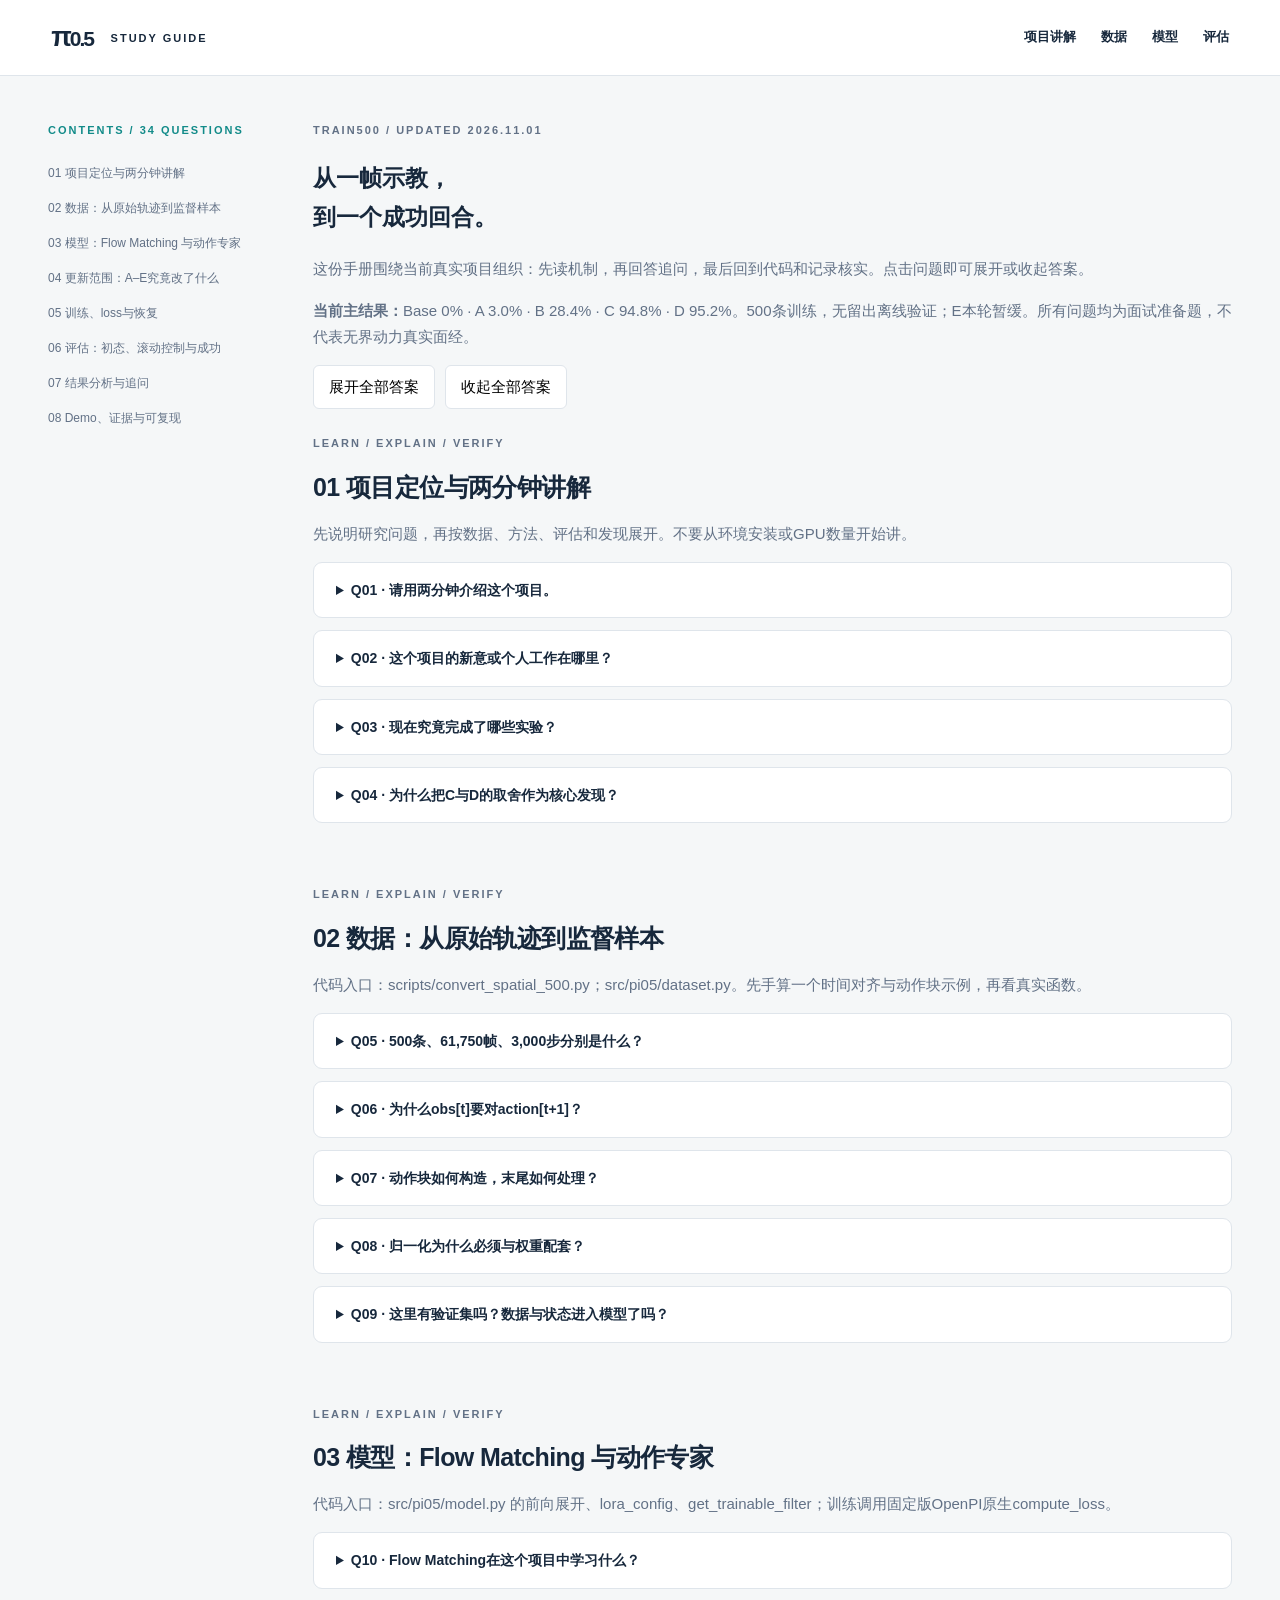
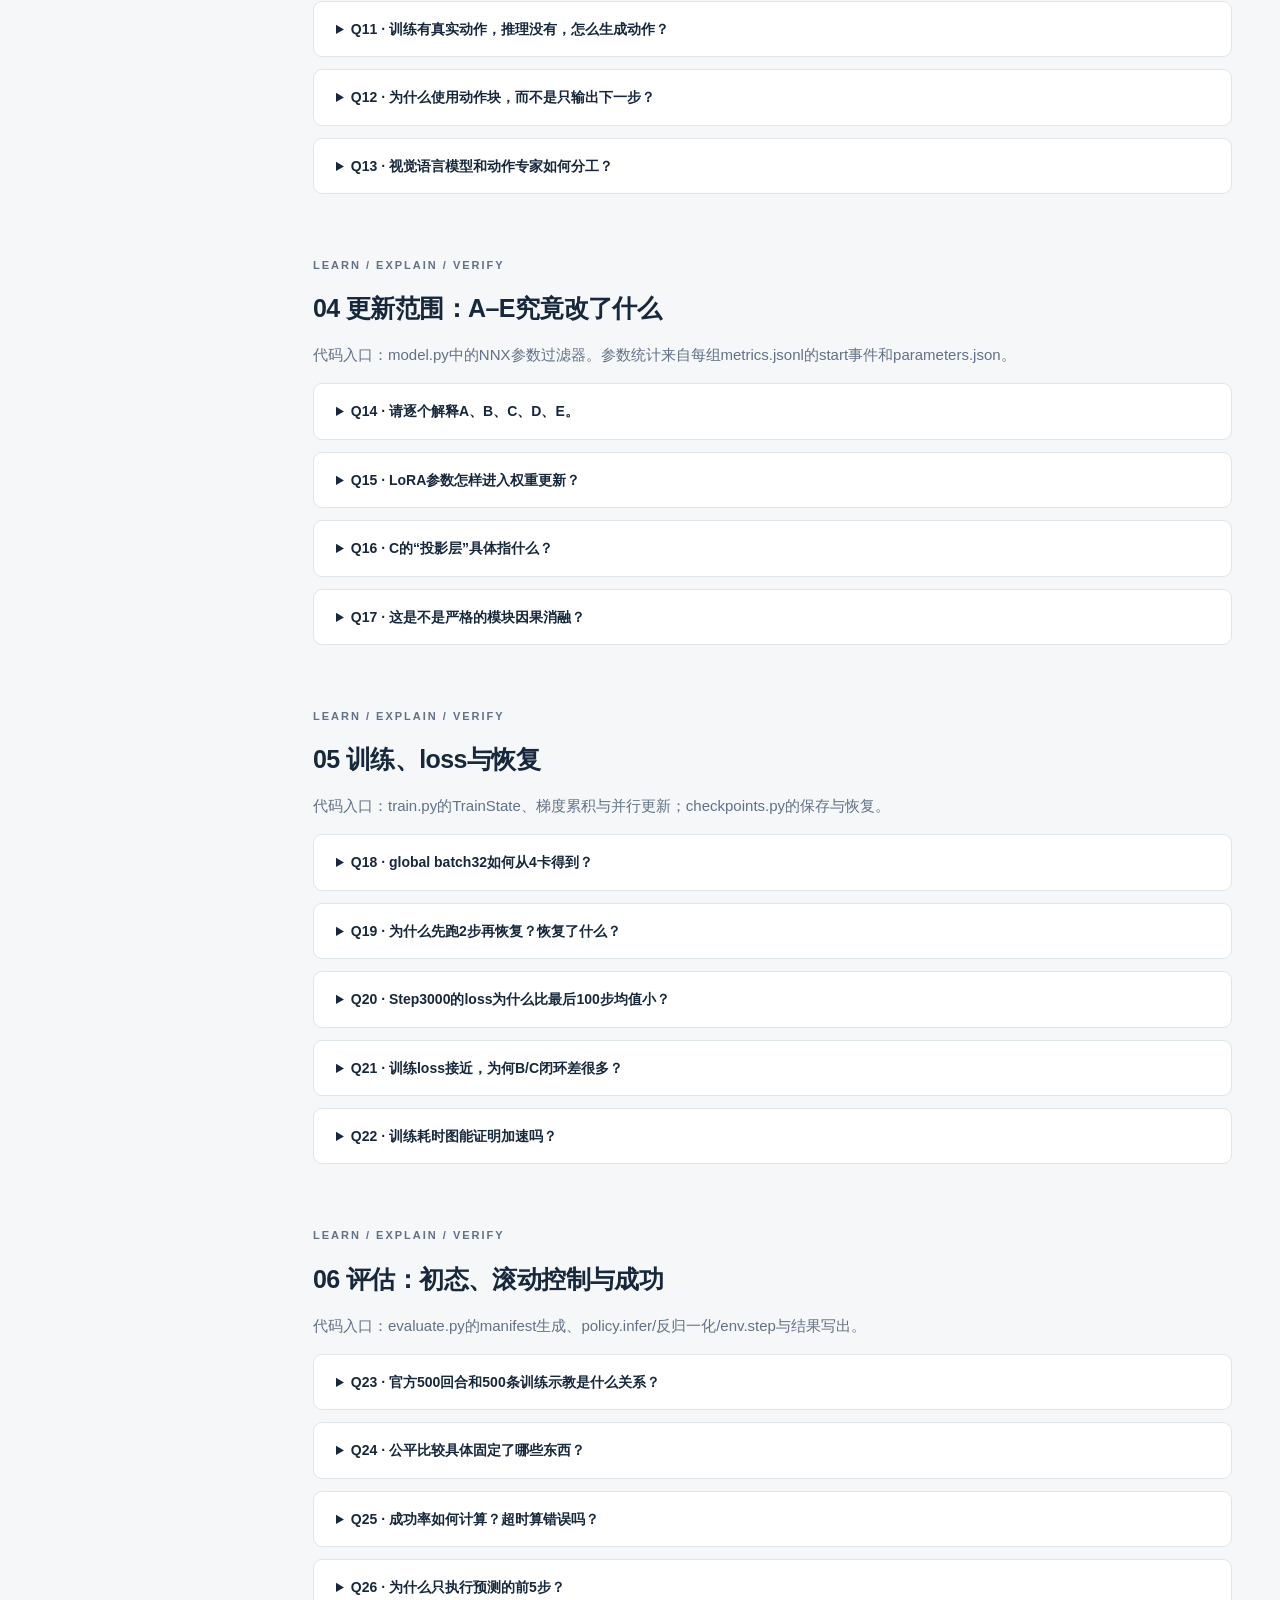
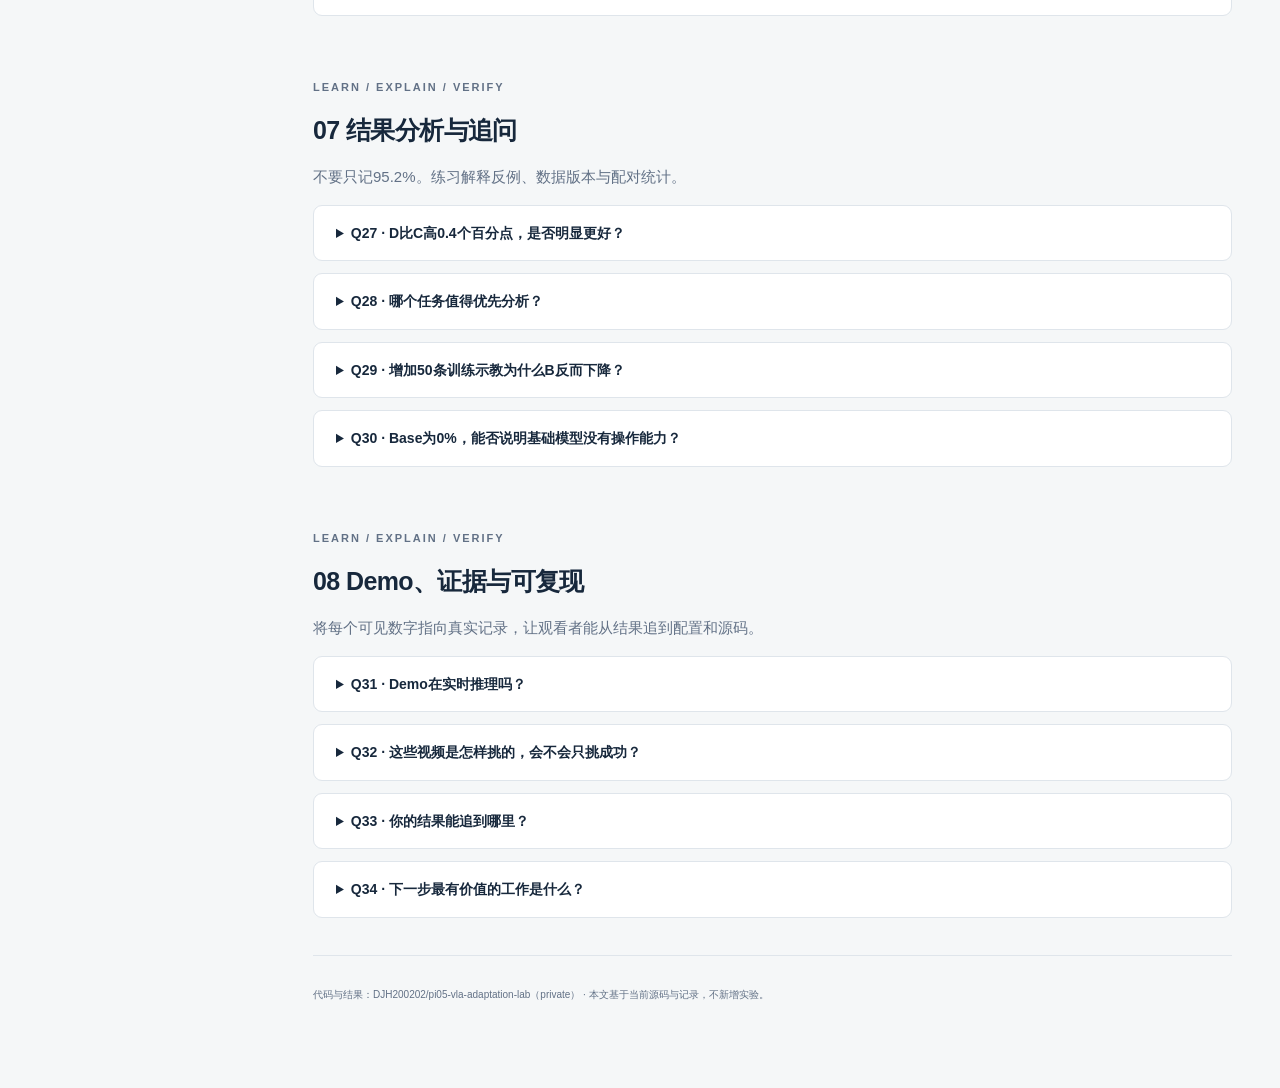
==== demo/study.html @ 4ae3f06e "Present train500 VLA adaptation with recorded curves and paired simulation demo" ====
<!doctype html><html lang="zh-CN"><head><meta charset="utf-8"><meta name="viewport" content="width=device-width,initial-scale=1"><title>π0.5 · 从示教到闭环的学习手册</title><style>:root{--ink:#17283c;--muted:#627186;--line:#dfe5eb;--teal:#128b89;--paper:#f5f7f8;--card:#fff;--blue:#366bd3}*{box-sizing:border-box}html{scroll-behavior:smooth;scroll-padding-top:88px}body{margin:0;color:var(--ink);background:var(--paper);font-family:Inter,-apple-system,BlinkMacSystemFont,"PingFang SC","Microsoft Yahei",sans-serif;font-size:15px;line-height:1.75}a{color:inherit;text-decoration:none}a:hover{color:var(--teal)}button,select,input{font:inherit}button,a.button{cursor:pointer}button:focus-visible,a:focus-visible,input:focus-visible,select:focus-visible,summary:focus-visible{outline:3px solid #4b9ce8;outline-offset:4px}.nav{height:76px;padding:0 4vw;display:flex;align-items:center;gap:32px;background:#ffffffed;border-bottom:1px solid var(--line);position:sticky;top:0;z-index:9;backdrop-filter:blur(12px)}.brand{font-size:27px;white-space:nowrap;font-weight:750;letter-spacing:-2px}.brand span{font-size:21px}.brand b{font-size:11px;letter-spacing:2px;margin-left:12px;vertical-align:middle}.nav nav{display:flex;gap:25px;margin-left:auto;font-size:13px;font-weight:600}.private{font-size:9px;letter-spacing:1px;padding:5px 9px;border:1px solid var(--line);color:var(--muted)}main{max-width:1320px;margin:auto;padding:0 48px}.hero{display:grid;grid-template-columns:1.03fr 1fr;gap:55px;align-items:center;padding:75px 0 48px}.eyebrow{color:var(--teal);letter-spacing:2px;font-size:11px;font-weight:700;margin:0 0 16px}.hero h1{font-size:clamp(34px,3.7vw,53px);letter-spacing:-2px;line-height:1.25;margin:0 0 24px}.hero h1 span{display:block;color:var(--teal)}.lead{font-size:16px;color:var(--muted);max-width:520px;line-height:1.9}.actions{display:flex;gap:12px;margin:30px 0 18px}.button{display:inline-flex;align-items:center;gap:28px;padding:12px 20px;background:var(--ink);color:white;border-radius:7px;font-size:14px;font-weight:600}.button:hover{background:var(--teal);color:white}.secondary{background:white;color:var(--ink);border:1px solid var(--line)}.meta{font-size:11px;color:var(--muted)}.hero-image{position:relative;background:#18283a;border-radius:14px;overflow:hidden;padding:32px 0 0;box-shadow:0 24px 60px #17283c14}.hero-image>img{width:100%;display:block;min-height:230px;object-fit:cover}.image-caption{display:flex;justify-content:space-between;font-size:10px;color:#b7cbd8;padding:13px 18px}.hero-insight{padding:18px 24px;background:#22384c;display:grid;grid-template-columns:1fr 1fr;align-items:center;color:white}.hero-insight>span{font-size:13px;color:#bdced8}.hero-insight strong{font-size:48px;line-height:1.1;text-align:right;grid-row:span 2}.hero-insight small{font-size:20px}.hero-insight p{font-size:11px;margin:0;color:#bdced8}.metrics{display:grid;grid-template-columns:repeat(4,1fr);border-top:1px solid var(--line);border-bottom:1px solid var(--line);padding:28px 0}.metrics>div{padding:0 22px;border-left:1px solid var(--line)}.metrics>div:first-child{border:0;padding-left:0}.metrics strong{font-size:31px;display:block;letter-spacing:-1px}.metrics span{font-size:12px;color:var(--muted)}section[id]{padding:70px 0 0}.section-head{display:flex;align-items:flex-end;gap:60px;margin-bottom:28px}.section-head>div{flex:1}.section-head>p{width:37%;font-size:13px;color:var(--muted);margin:0}h2{font-size:28px;line-height:1.4;letter-spacing:-.6px;margin:0}h3{line-height:1.5}.flow{display:grid;grid-template-columns:repeat(4,1fr);gap:14px;margin-bottom:26px}.flow article{background:white;border:1px solid var(--line);padding:22px;border-radius:10px}.flow span{color:var(--teal);font-size:12px;font-weight:bold}.flow h3{margin:10px 0;font-size:20px}.flow p{font-size:12px;color:var(--muted);margin:0;line-height:1.9}.table-wrap{overflow-x:auto;background:white;border:1px solid var(--line);border-radius:10px}table{width:100%;border-collapse:collapse;text-align:left;font-size:13px}th{font-size:11px;letter-spacing:.4px;color:var(--muted);background:#f0f3f6}td,th{padding:15px 20px;border-bottom:1px solid var(--line)}tr:last-child td{border-bottom:0}.badge{display:inline-flex;align-items:center;justify-content:center;min-width:28px;height:26px;color:white;border-radius:5px;font-weight:bold;margin-right:8px}.note{font-size:12px;color:var(--muted);line-height:1.8;margin:14px 0}.chart-card,.figure-browser{background:white;border:1px solid var(--line);border-radius:12px;padding:24px}.toolbar{display:flex;align-items:center;flex-wrap:wrap;gap:20px;font-size:12px}.toggles{display:flex;gap:8px;margin-right:auto}.toggles button{padding:5px 15px;border:1px solid var(--line);border-radius:5px;background:white;color:var(--muted)}.toggles button.active{background:var(--g);color:white;border-color:var(--g)}.canvas-wrap{height:330px;margin:20px 0 10px}canvas{display:block;width:100%;height:100%;touch-action:pan-y}.chart-readout{display:flex;gap:20px;flex-wrap:wrap;font-size:12px;min-height:26px}.chart-readout strong{font-variant-numeric:tabular-nums}.slider-row{display:flex;gap:20px;align-items:center;margin-top:20px;font-size:12px}.slider-row input{flex:1;accent-color:var(--teal)}.slider-row output{width:42px;font-variant-numeric:tabular-nums}.checkpoint-row{border-top:1px solid var(--line);padding-top:14px;margin-top:15px;font-size:11px;color:var(--muted)}.checkpoint-row button{background:#eef3f6;border:0;padding:3px 9px;border-radius:4px;margin:3px;cursor:pointer;font-size:11px}.insight-grid{display:grid;grid-template-columns:repeat(2,1fr);gap:20px;margin:24px 0}.insight-grid.three{grid-template-columns:repeat(3,1fr)}.insight-grid article{padding:24px;background:#eaf0f3;border-radius:10px}.tag{display:inline-block;font-size:10px;letter-spacing:1px;color:var(--teal);font-weight:700}.insight-grid h3{margin:10px 0;font-size:19px}.insight-grid p{color:var(--muted);font-size:13px;margin-bottom:0}.insight-grid strong{display:block;font-size:36px;letter-spacing:-1px;margin-top:10px}.figure-browser{margin:24px 0}.figure-tabs{display:flex;flex-wrap:wrap;gap:7px;margin-bottom:16px}.figure-tabs button,.play-controls button{border:1px solid var(--line);background:white;color:var(--muted);border-radius:6px;padding:8px 14px;font-size:12px;cursor:pointer}.figure-tabs button.active{background:var(--ink);color:white;border-color:var(--ink)}figure{margin:0}figure>img{display:block;width:100%;height:auto}figcaption{border-top:1px solid var(--line);padding-top:14px;display:flex;gap:20px;justify-content:space-between;font-size:11px;color:var(--muted)}figcaption a{white-space:nowrap;color:var(--teal)}details{background:white;border:1px solid var(--line);border-radius:9px;margin:12px 0;padding:16px 22px;font-size:13px}summary{font-weight:600;cursor:pointer}details p,details li{color:var(--muted)}details li{margin:8px 0}.case-header{display:flex;align-items:flex-start;justify-content:space-between;gap:25px;padding:10px 0}.case-header h3{margin:0;font-size:21px}.case-header p{font-size:12px;color:var(--muted);max-width:760px}.case-header .tag{white-space:nowrap}.play-controls{display:flex;gap:9px;align-items:center;flex-wrap:wrap;margin:12px 0 20px}.play-controls label{font-size:12px;margin-left:auto}.play-controls select,.player select{background:transparent;border:1px solid var(--line);padding:5px 8px;border-radius:5px;font-size:12px;color:var(--ink)}.players{display:grid;grid-template-columns:repeat(3,1fr);gap:16px}.player{background:white;border:1px solid var(--line);border-radius:9px;overflow:hidden}.player-head{padding:14px 16px;display:flex;justify-content:space-between;align-items:center}.player video{width:100%;display:block;background:#152435;aspect-ratio:512/304}.player-foot{padding:12px 16px;font-size:11px;color:var(--muted);display:flex;justify-content:space-between}.success{color:var(--teal);font-weight:700}.failure{color:#bd663e;font-weight:700}.learning-callout{display:flex;align-items:center;justify-content:space-between;gap:30px;padding:38px!important;background:#e5eeed;border-radius:12px;margin:65px 0 30px}.learning-callout p:last-child{color:var(--muted);font-size:13px}.learning-callout .button{white-space:nowrap}footer{display:flex;gap:24px;flex-wrap:wrap;justify-content:space-between;padding:30px 0 40px;font-size:10px;color:var(--muted);border-top:1px solid var(--line)}.study-layout{display:grid;grid-template-columns:220px 1fr;gap:45px;margin:45px auto}.study-nav{position:sticky;top:110px;align-self:start}.study-nav a{display:block;font-size:12px;padding:7px 0;color:var(--muted)}.study-content section{padding:25px 0!important}.study-content h2{font-size:25px;margin:16px 0}.study-content>p,.study-content section>p{color:var(--muted)}.study-content pre{background:#17283c;color:#dbe9ec;padding:20px;overflow:auto;border-radius:8px;font-size:12px}.study-content details{font-size:14px}.study-content summary{line-height:1.6}.study-controls{display:flex;gap:10px}.study-controls button{padding:8px 15px;border:1px solid var(--line);background:white;border-radius:6px;cursor:pointer}.study-content code{background:#e9eef2;padding:2px 4px;border-radius:3px;font-size:12px}
@media(max-width:1050px){.private{display:none}.nav{gap:15px}.nav nav{gap:15px}main{padding:0 28px}.hero{gap:30px}.hero h1{font-size:38px}.hero-insight strong{font-size:38px}.flow article{padding:16px}.hero{padding-top:45px}.section-head{gap:25px}.players{gap:10px}.player-head{padding:10px}.study-layout{grid-template-columns:170px 1fr;gap:25px}}
@media(max-width:720px){.nav{height:auto;min-height:65px;padding:10px 18px;flex-wrap:wrap;gap:7px}.nav nav{width:100%;justify-content:space-between;gap:10px;font-size:11px}.brand{font-size:24px}main{padding:0 18px}.hero{grid-template-columns:1fr;padding-top:35px;gap:28px}.hero h1{font-size:39px}.hero-image{max-width:540px}.metrics{grid-template-columns:repeat(2,1fr);gap:22px}.metrics>div:nth-child(3){border-left:0;padding-left:0}.metrics strong{font-size:26px}.section-head{display:block}.section-head>p{width:auto;margin-top:15px}.flow{grid-template-columns:repeat(2,1fr)}h2{font-size:25px}.chart-card,.figure-browser{padding:14px}.toolbar{gap:12px}.canvas-wrap{height:280px}.insight-grid,.insight-grid.three{grid-template-columns:1fr}.players{grid-template-columns:1fr}.player video{max-height:340px}.case-header{display:block}.learning-callout{display:block;padding:25px!important}.learning-callout .button{margin-top:16px}.slider-row{gap:10px}.slider-row label{font-size:10px}td,th{padding:12px;font-size:12px}.study-layout{display:block}.study-nav{position:static;display:flex;flex-wrap:wrap;gap:12px}.study-nav a{padding:0}.section-head .eyebrow{margin-bottom:10px}section[id]{padding-top:45px}}
@media(prefers-reduced-motion:reduce){html{scroll-behavior:auto}}
</style></head><body>
<header class="nav"><a class="brand" href="index.html">π<span>0.5</span> <b>STUDY GUIDE</b></a><nav><a href="#overview">项目讲解</a><a href="#data">数据</a><a href="#model">模型</a><a href="#evaluation">评估</a></nav></header>
<main><div class="study-layout"><aside class="study-nav"><p class="eyebrow">CONTENTS / 34 QUESTIONS</p><a href="#overview">01 项目定位与两分钟讲解</a><a href="#data">02 数据：从原始轨迹到监督样本</a><a href="#model">03 模型：Flow Matching 与动作专家</a><a href="#adaptation">04 更新范围：A–E究竟改了什么</a><a href="#training">05 训练、loss与恢复</a><a href="#evaluation">06 评估：初态、滚动控制与成功</a><a href="#analysis">07 结果分析与追问</a><a href="#demo">08 Demo、证据与可复现</a></aside><article class="study-content"><p class="eyebrow">TRAIN500 / UPDATED 2026.11.01</p><h1>从一帧示教，<br>到一个成功回合。</h1><p>这份手册围绕当前真实项目组织：先读机制，再回答追问，最后回到代码和记录核实。点击问题即可展开或收起答案。</p><p><b>当前主结果：</b>Base 0% · A 3.0% · B 28.4% · C 94.8% · D 95.2%。500条训练，无留出离线验证；E本轮暂缓。所有问题均为面试准备题，不代表无界动力真实面经。</p><div class="study-controls"><button id="expand">展开全部答案</button><button id="collapse">收起全部答案</button></div><section id="overview"><p class="eyebrow">LEARN / EXPLAIN / VERIFY</p><h2>01 项目定位与两分钟讲解</h2><p>先说明研究问题，再按数据、方法、评估和发现展开。不要从环境安装或GPU数量开始讲。</p><details><summary>Q01 · 请用两分钟介绍这个项目。</summary><p>我基于OpenPI做π0.5在LIBERO Spatial上的任务适配，主要研究固定数据和更新预算下，不同模块更新范围对闭环操作效果的影响。我处理了10个任务的500条示教，依据原始采集时序将观测对齐下一步动作，形成61,750帧监督样本和长度10的动作块。</p><p>我在相同基础权重、global batch32、3,000次更新下，比较动作专家LoRA、双LoRA、视觉等模块联合更新，以及动作专家原权重更新四类策略。评估使用相同的官方10任务×50初态，每次预测10步、执行5步后再观测。双LoRA为28.4%，联合更新方案C为94.8%，扩大动作专家更新范围的D为95.2%。C的可训练参数约为D的53.5%，但成绩只差2个回合。我保留了逐步loss、配对视频和动作记录，用于解释训练拟合与实际闭环表现之间的差异。</p></details><details><summary>Q02 · 这个项目的新意或个人工作在哪里？</summary><p>模型架构、基础权重和原生Flow Matching来自OpenPI，任务与环境来自LIBERO。项目的工作集中在数据协议、时序对齐、动作块读取、参数更新范围实现、恢复训练、配对评测与结果分析。</p><p>面试时展示get_trainable_filter、get_action_chunk和评估循环等具体代码，说明做了什么、为什么这样做、如何验证。不要把使用现成VLA说成提出了新模型，也不要把工具辅助实现说成未经辅助的独立研究。</p></details><details><summary>Q03 · 现在究竟完成了哪些实验？</summary><p>本轮500条训练的A–D各完成3,000步；Base与A–D各完成官方500回合评估，共2,500回合。E本轮暂缓。旧450条训练的A–E有另一套完整结果，展示时单独标记。</p><p>当前主结果是Base0%、A3.0%、B28.4%、C94.8%、D95.2%。旧heldout50的74%/92%不再作为本轮成绩。</p></details><details><summary>Q04 · 为什么把C与D的取舍作为核心发现？</summary><p>C更新466,957,072个参数，D更新872,771,344个参数；C的可训练参数约为D的53.5%。C为474/500，D为476/500。这个结果提出了“扩大更新范围是否值得”的问题。</p><p>不能说C节省46.5%显存，也不能说D稳定更好；推理结构、激活、优化器与冻结参数都影响资源，重复训练稳定性也没有由这两组分数得到证明。</p></details></section><section id="data"><p class="eyebrow">LEARN / EXPLAIN / VERIFY</p><h2>02 数据：从原始轨迹到监督样本</h2><p>代码入口：scripts/convert_spatial_500.py；src/pi05/dataset.py。先手算一个时间对齐与动作块示例，再看真实函数。</p><details><summary>Q05 · 500条、61,750帧、3,000步分别是什么？</summary><p>500是完整示教轨迹数量，10个任务各50条；61,750是时间对齐后能提供后继动作监督的有效帧数；3,000是优化器更新次数。一次更新使用global batch32个样本，累计96,000次样本访问，约1.55个有效帧总量。</p><p>样本是动作块起点，动作块之间可能重叠；96,000不是96,000条独立轨迹，也不能把3,000步写成3,000个epoch。</p></details><details><summary>Q06 · 为什么obs[t]要对action[t+1]？</summary><p>原始记录在执行action[t]之后保存observation[t]。部署时模型接收当前观测来预测接下来要执行的动作，因此需要obs[t]对应action[t+1]。直接同下标训练会把已经执行过的动作当成未来动作。</p><p>转换阶段已做这次位移并丢弃末观察；读取Parquet时同行已正确，不再+1。依据来自本数据的采集/记录顺序，不是所有机器人数据都应这样错位。</p></details><details><summary>Q07 · 动作块如何构造，末尾如何处理？</summary><p>从处理后第i行取actions[i:i+10]，只在同一episode内读取；不够10步时重复最后一个有效动作。原动作是7维增量控制，不再对相邻动作差分，模型变换把动作维度补到32。</p><p>末尾重复会影响监督分布，因此要能说明实现选择。当前不能说用了padding mask忽略尾部，因为这里真实实现是重复末动作。</p></details><details><summary>Q08 · 归一化为什么必须与权重配套？</summary><p>π0.5这里采用训练集分位数q01/q99进行归一化，并在输出时用同一组统计反变换。动作尺度和状态分布由统计决定；换错统计即使权重相同也会改变控制输出。</p><p>本轮全部500条参与统计；旧450条训练统计独立保留。Base也使用对应本轮统计，所以450/500两轮比较改变了数据和统计，不能隔离出纯数据量效应。</p></details><details><summary>Q09 · 这里有验证集吗？数据与状态进入模型了吗？</summary><p>本轮没有留出离线验证，validation_mode=none，验证清单为空。旧450/50协议有6,180帧验证，但不能移用到当前结果。</p><p>接口保留8维state，然而本项目π0.5配置discrete_state_input=false且没有连续state token，因此不能仅凭batch字典存在state就说模型使用了数值本体状态条件。双相机与语言是本配置的关键条件输入。</p></details></section><section id="model"><p class="eyebrow">LEARN / EXPLAIN / VERIFY</p><h2>03 模型：Flow Matching 与动作专家</h2><p>代码入口：src/pi05/model.py 的前向展开、lora_config、get_trainable_filter；训练调用固定版OpenPI原生compute_loss。</p><details><summary>Q10 · Flow Matching在这个项目中学习什么？</summary><p>学习给定图像、语言、时间t和带噪动作块时的速度场。代码构造x_t=tε+(1−t)a，目标速度u_t=ε−a；模型预测vθ，计算预测与目标的平方误差。</p><p>本代码的t=1对应噪声端，t=0对应动作端。时间来自缩放后的Beta(1.5,1)。应按实际代码说明符号方向，不把其他论文中相反的t定义直接套进来。</p></details><details><summary>Q11 · 训练有真实动作，推理没有，怎么生成动作？</summary><p>训练用真实动作构造插值状态与目标速度；推理从噪声动作块开始，结合当前视觉语言条件预测速度，多次积分接近动作端，再反归一化为环境控制值。</p><p>本轮denoise_steps=10。它表示生成一个动作块的求解迭代数，不代表只执行10个环境步，也不同于动作块长度或执行长度。</p></details><details><summary>Q12 · 为什么使用动作块，而不是只输出下一步？</summary><p>动作块同时建模短时序内动作关系，减少每个控制步都完整调用策略的成本。当前预测10步、仅执行前5步，以较新观测进行反馈。</p><p>一次执行更长可能减少调用次数，也可能积累更多开环误差；当前没有执行长度消融，不能声称5步是最优，只能说明这是固定的比较协议。</p></details><details><summary>Q13 · 视觉语言模型和动作专家如何分工？</summary><p>视觉语言前缀提供任务与场景条件，动作专家处理带噪动作与时间条件并输出动作速度预测。它们通过模型中的注意力结构进行条件交互。</p><p>面试中需沿embed_prefix、embed_suffix、attention mask和action_out_proj实际追踪张量；不要把动作专家误说成训练后接上的独立分类器。若讨论π0与π0.5论文差异，需要区分论文的整体预训练方案与本项目实际启用的输入配置。</p></details></section><section id="adaptation"><p class="eyebrow">LEARN / EXPLAIN / VERIFY</p><h2>04 更新范围：A–E究竟改了什么</h2><p>代码入口：model.py中的NNX参数过滤器。参数统计来自每组metrics.jsonl的start事件和parameters.json。</p><details><summary>Q14 · 请逐个解释A、B、C、D、E。</summary><p>A：仅动作专家LoRA；B：语言模块与动作专家双LoRA；C：双LoRA加视觉编码器和外部投影等模块更新；D：语言模块LoRA加视觉、外部投影和动作专家原权重更新；E：不添加LoRA，整模型参数更新。</p><p>当前完成的是A–D。E只在旧450训练实验里有结果。Default即C，不是全参数微调。</p></details><details><summary>Q15 · LoRA参数怎样进入权重更新？</summary><p>常见写法是W_eff=W+(α/r)BA，原W冻结，训练低秩矩阵A/B。本项目语言模块Attention与FFN的rank/alpha均16，动作专家均32；实际参数名需要覆盖Attention和MLP的LoRA项。</p><p>低秩更新不等于整个模型计算都低秩化，也不自动意味着同等比例推理加速。是否合并、图像前向和激活成本都需要单独说明。</p></details><details><summary>Q16 · C的“投影层”具体指什么？</summary><p>过滤器把PaliGemma之外的模型参数划入PROJECTION_FILTER，其中包括动作输入/输出、时间相关外部模块等，不能笼统称为只有视觉投影层。视觉编码器由PaliGemma/img路径单独筛选。</p><p>C可训练参数为双LoRA49,987,584＋视觉414,803,696＋投影等2,165,792，共466,957,072。</p></details><details><summary>Q17 · 这是不是严格的模块因果消融？</summary><p>固定了训练数据、逐步采样索引、更新预算和闭环协议，适合比较实际配方。但是可训练参数保留FP32、冻结参数转BF16，更新范围变动同时改变部分参数精度；D还改变动作专家的参数化。</p><p>因此可说“在本设置下扩大更新范围对应更好的闭环表现”，不能把66.4个百分点全部解释为视觉编码器单一因素的因果贡献。</p></details></section><section id="training"><p class="eyebrow">LEARN / EXPLAIN / VERIFY</p><h2>05 训练、loss与恢复</h2><p>代码入口：train.py的TrainState、梯度累积与并行更新；checkpoints.py的保存与恢复。</p><details><summary>Q18 · global batch32如何从4卡得到？</summary><p>逻辑microbatch为2，共16个microbatch组成一次更新。4卡同时处理4个microbatch，每卡累计4份，最后合并梯度，所以global batch=2×4×4=32。</p><p>配置里的accum_steps=16已经描述总逻辑microbatch数量，不能再乘4变128。学习率调度按优化器更新计数推进。</p></details><details><summary>Q19 · 为什么先跑2步再恢复？恢复了什么？</summary><p>用于验证完整checkpoint保存和恢复路径，之后追加2,998次更新，总预算仍3,000。需要恢复权重、Adam状态、更新计数、随机状态、采样游标和配置，而不只是载入模型参数。</p><p>如果采样游标或调度计数丢失，会重用不同样本或重新warmup，实验预算表面相同但轨迹不同。</p></details><details><summary>Q20 · Step3000的loss为什么比最后100步均值小？</summary><p>Step3000只是该次随机训练批次的loss，最后100步平均包含其他批次。不同样本、噪声和时间t导致波动，因此最后一点不等于收敛后的全数据误差。</p><p>例如C最终点0.022152，但末100步均值0.031552。展示时保留原始曲线、明确EMAα=0.05，并分别标注这两个统计量，不把其中之一冒充验证loss。</p></details><details><summary>Q21 · 训练loss接近，为何B/C闭环差很多？</summary><p>loss是训练数据上的聚合速度预测误差，闭环要求在模型自己造成的状态下连续执行并满足任务条件。关键动作阶段的偏差、误差累积和诱导状态偏移都可能造成不同结果。</p><p>这是一组可能机制，不能从均值直接确定原因。当前可以用配对录像与动作trace检查具体差异；如果没有逐帧标注，就先报告行为现象而不杜撰原因。</p></details><details><summary>Q22 · 训练耗时图能证明加速吗？</summary><p>不能直接证明。现有日志提供update_seconds与数据读取时间，图中中位数排除了includes_compile标记的第1、3步。A–D的运行时间和共享资源环境不同，不能作为受控硬件基准。</p><p>可用它描述这轮实际观测与工程规模；若要宣称加速，需要统一硬件、预热、工作负载和测量范围。</p></details></section><section id="evaluation"><p class="eyebrow">LEARN / EXPLAIN / VERIFY</p><h2>06 评估：初态、滚动控制与成功</h2><p>代码入口：evaluate.py的manifest生成、policy.infer/反归一化/env.step与结果写出。</p><details><summary>Q23 · 官方500回合和500条训练示教是什么关系？</summary><p>训练单位是500条示教轨迹，评估单位是官方Spatial任务的10×50初态，各自有独立的记录格式。评估从环境初态出发由策略自主闭环控制，而不播放示教动作。</p><p>官方初态并不自动意味着未见任务或严格独立隐藏测试集；应准确说“同任务官方初态闭环评估”，不扩大结论。</p></details><details><summary>Q24 · 公平比较具体固定了哪些东西？</summary><p>相同任务列表、每任务50初态、manifest、seed、逐回合动作噪声规则、渲染与缩放、settle10、最大220控制步、预测10/执行5、denoise10。每组使用与训练配套的全500统计。</p><p>还验证了每组500条唯一(task_id,initial_state_id)、每任务50条、退出码0、errors0，逐回合汇总与summary一致。固定协议减少了比较干扰，但没有消除范围/精度差异。</p></details><details><summary>Q25 · 成功率如何计算？超时算错误吗？</summary><p>环境任务成功条件满足记为success；到220步还未成功记为timeout，是正常任务失败。运行异常则单独记error，不能与正常失败混为一谈。</p><p>本轮五组errors都为0。D为476次成功除以500，得到95.2%；Base的500次均超时，0%不代表程序崩溃。</p></details><details><summary>Q26 · 为什么只执行预测的前5步？</summary><p>执行之后环境状态可能偏离预测时的假设，重新观察能提供反馈。剩余未执行动作块丢弃，用新观测重新推理。</p><p>trace记录完整预测、实际执行、对应预测调用和块内offset，可检查实际执行是否来自预测前缀。该机制是滚动控制，不是执行完10步再询问模型。</p></details></section><section id="analysis"><p class="eyebrow">LEARN / EXPLAIN / VERIFY</p><h2>07 结果分析与追问</h2><p>不要只记95.2%。练习解释反例、数据版本与配对统计。</p><details><summary>Q27 · D比C高0.4个百分点，是否明显更好？</summary><p>D比C多2个成功回合；两者共同成功460，C独有成功14，D独有成功16。整体差距小，而且各自有反例。</p><p>当前合理结论是两种方案在该协议下总体接近，D略高；不能宣称稳定显著优势。C使用更少可训练参数，是值得关注的选择。</p></details><details><summary>Q28 · 哪个任务值得优先分析？</summary><p>任务5：pick up the black bowl on the ramekin and place it on the plate。C为36/50，D为43/50；C总26次失败有14次在该任务，D总24次失败有7次在该任务。</p><p>可以优先查看任务5内的配对成功/失败视频与trace，再形成可验证的失败分类；不能把它误写成抽屉任务，任务号必须按固定LIBERO顺序读取。</p></details><details><summary>Q29 · 增加50条训练示教为什么B反而下降？</summary><p>旧450条配方B35.8%，新500条配方B28.4%；数据及归一化同时变化，且训练更新预算固定。不能据此断言更多数据伤害性能，也不能声称新方案在所有设置都更好。</p><p>解释时应报告观察到的变化和混杂因素；若未来要隔离机制，需要预先设计对照，而不是这次为了展示再盲目跑实验。</p></details><details><summary>Q30 · Base为0%，能否说明基础模型没有操作能力？</summary><p>不能推广。这里是特定任务、图像输入、控制动作空间、归一化和短预算评估下的结果。基础模型对具体环境的适配不足是可能解释，但0%只支持本协议下未成功。</p><p>不能用别的官方适配权重的高分替换Base，也不能把上游预训练覆盖与当前任务关系简单概括成“完全没见过”。</p></details></section><section id="demo"><p class="eyebrow">LEARN / EXPLAIN / VERIFY</p><h2>08 Demo、证据与可复现</h2><p>将每个可见数字指向真实记录，让观看者能从结果追到配置和源码。</p><details><summary>Q31 · Demo在实时推理吗？</summary><p>展示页是已有策略闭环执行录像的交互回放；不调用GPU，也不在线生成动作。它支持同初态比较、模型切换、同时播放及图表查看。</p><p>真正的仿真推理仍使用evaluate.py，在准备好项目环境、数据统计和完整checkpoint后执行。仓库没上传大权重，不能声称clone后无需资产即可实时推理。</p></details><details><summary>Q32 · 这些视频是怎样挑的，会不会只挑成功？</summary><p>四类条件分别为B失败C/D成功、C成功D失败、任务5内D成功C失败、C/D均失败；按(task,init)排序取第一个匹配回合。包含正例与反例，但仍是条件筛选的展示样本。</p><p>整体成功率来自所有500回合，不能根据精选片段估计。media-manifest保留原路径、大小与SHA256，避免误混历史视频。</p></details><details><summary>Q33 · 你的结果能追到哪里？</summary><p>训练：results/train500/train/&lt;组&gt;/metrics.jsonl、config.json、parameters.json；评估：eval/&lt;组&gt;/summary.json、episodes-*.jsonl、eval_manifest.json；数据：results/dataset；业务源码：src/pi05。</p><p>新仓库是实验后的展示归档，训练原代码提交和导出哈希在provenance.json，不能把新建仓库提交伪称成运行时提交。</p></details><details><summary>Q34 · 下一步最有价值的工作是什么？</summary><p>先人工标注高价值配对失败，结合实际执行动作检查偏差出现的阶段；若需要继续实验，再围绕一个明确问题设计对照，比如范围与精度分离。</p><p>当前不需要为了补图重跑训练，因为每步loss、学习率、梯度与评估记录已经存在。未经额外授权不追加GPU实验，也不把计划写成已完成。</p></details></section><footer>代码与结果：DJH200202/pi05-vla-adaptation-lab（private） · 本文基于当前源码与记录，不新增实验。</footer></article></div></main><script>document.getElementById('expand').onclick=()=>document.querySelectorAll('details').forEach(x=>x.open=true);document.getElementById('collapse').onclick=()=>document.querySelectorAll('details').forEach(x=>x.open=false);</script></body></html>
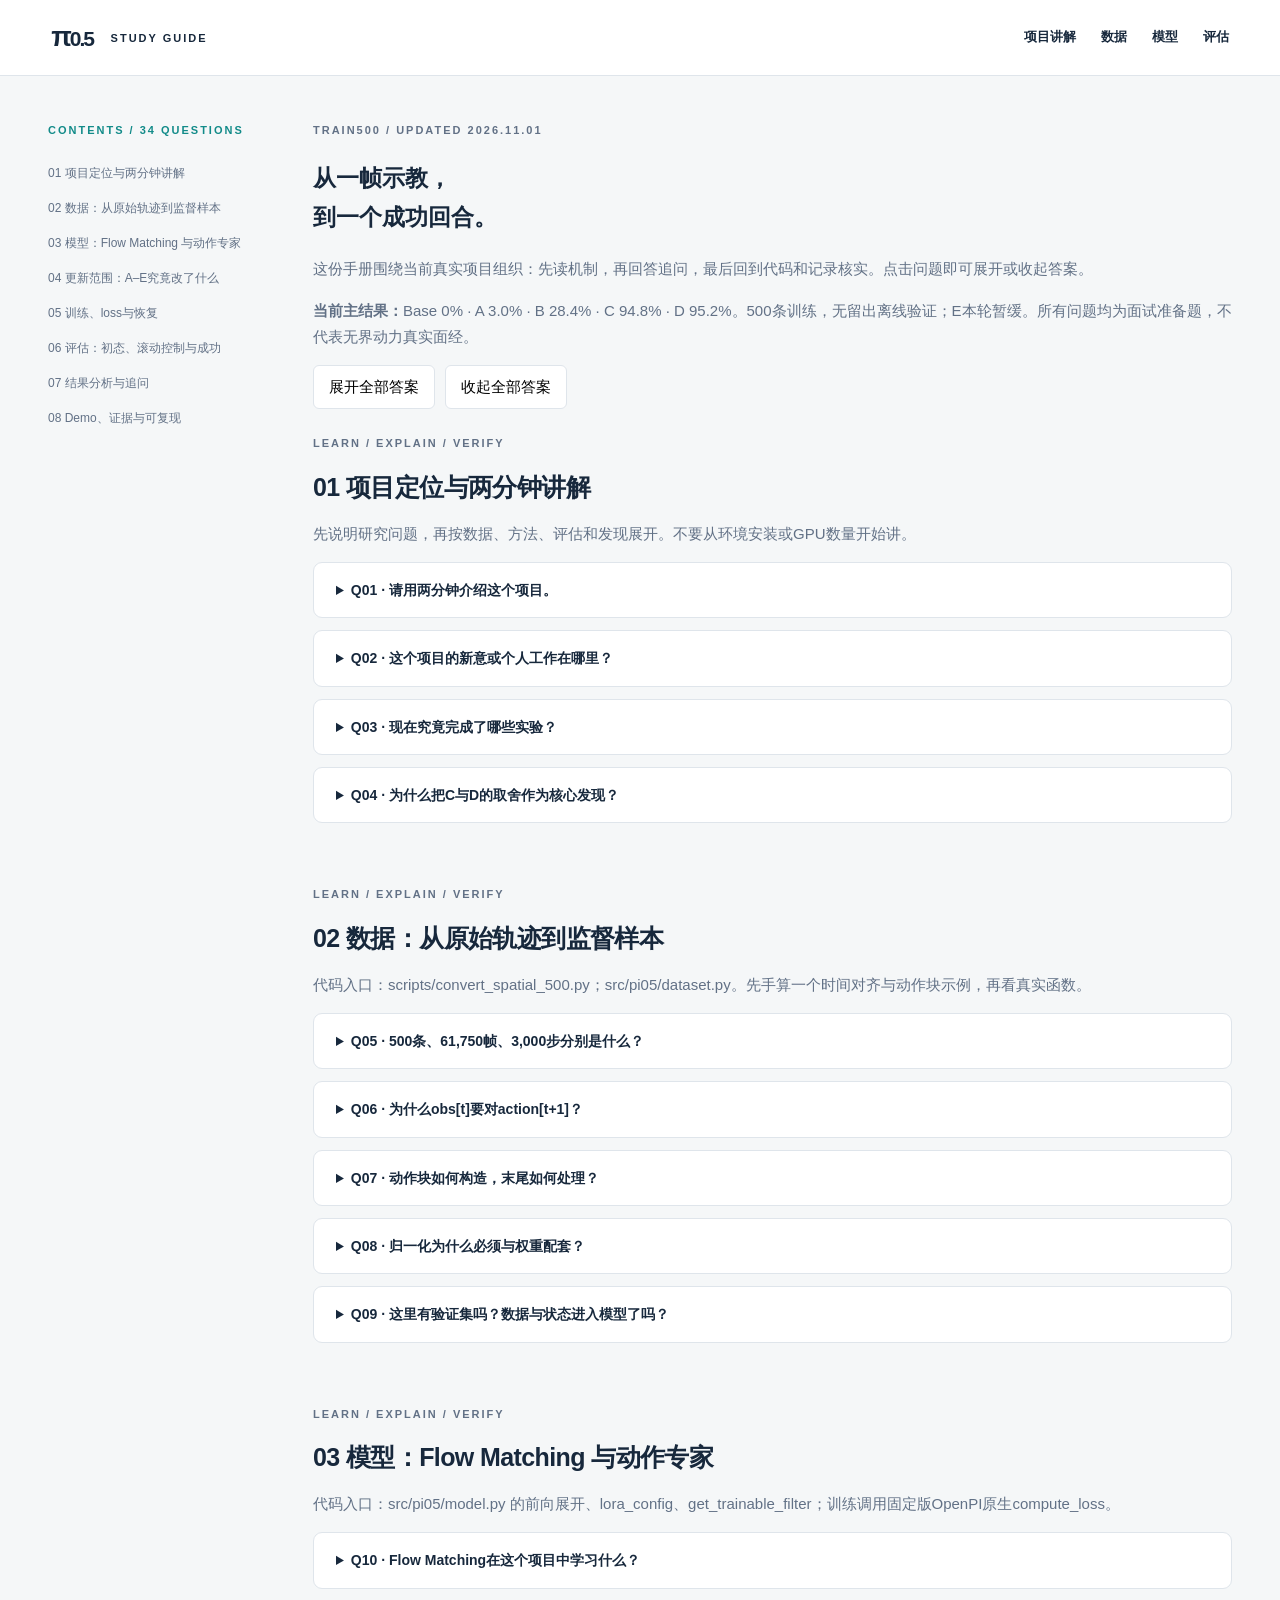
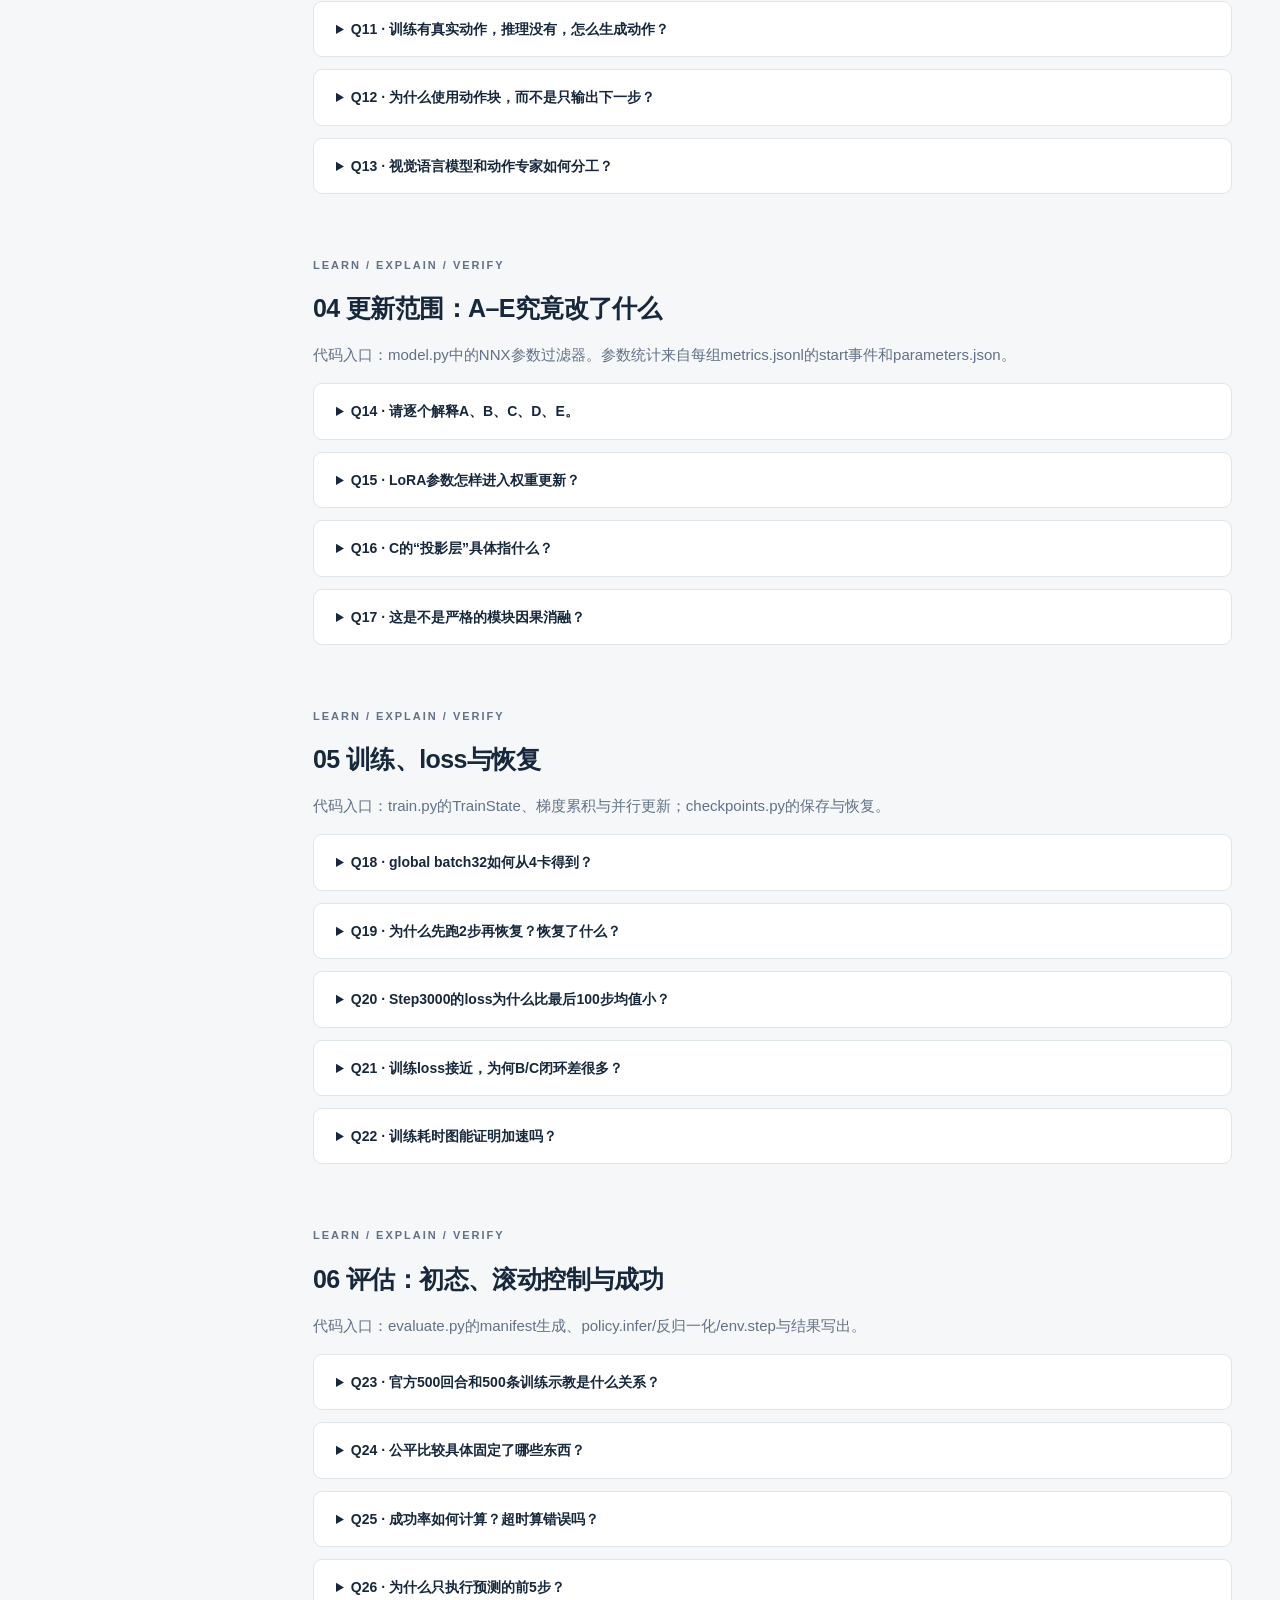
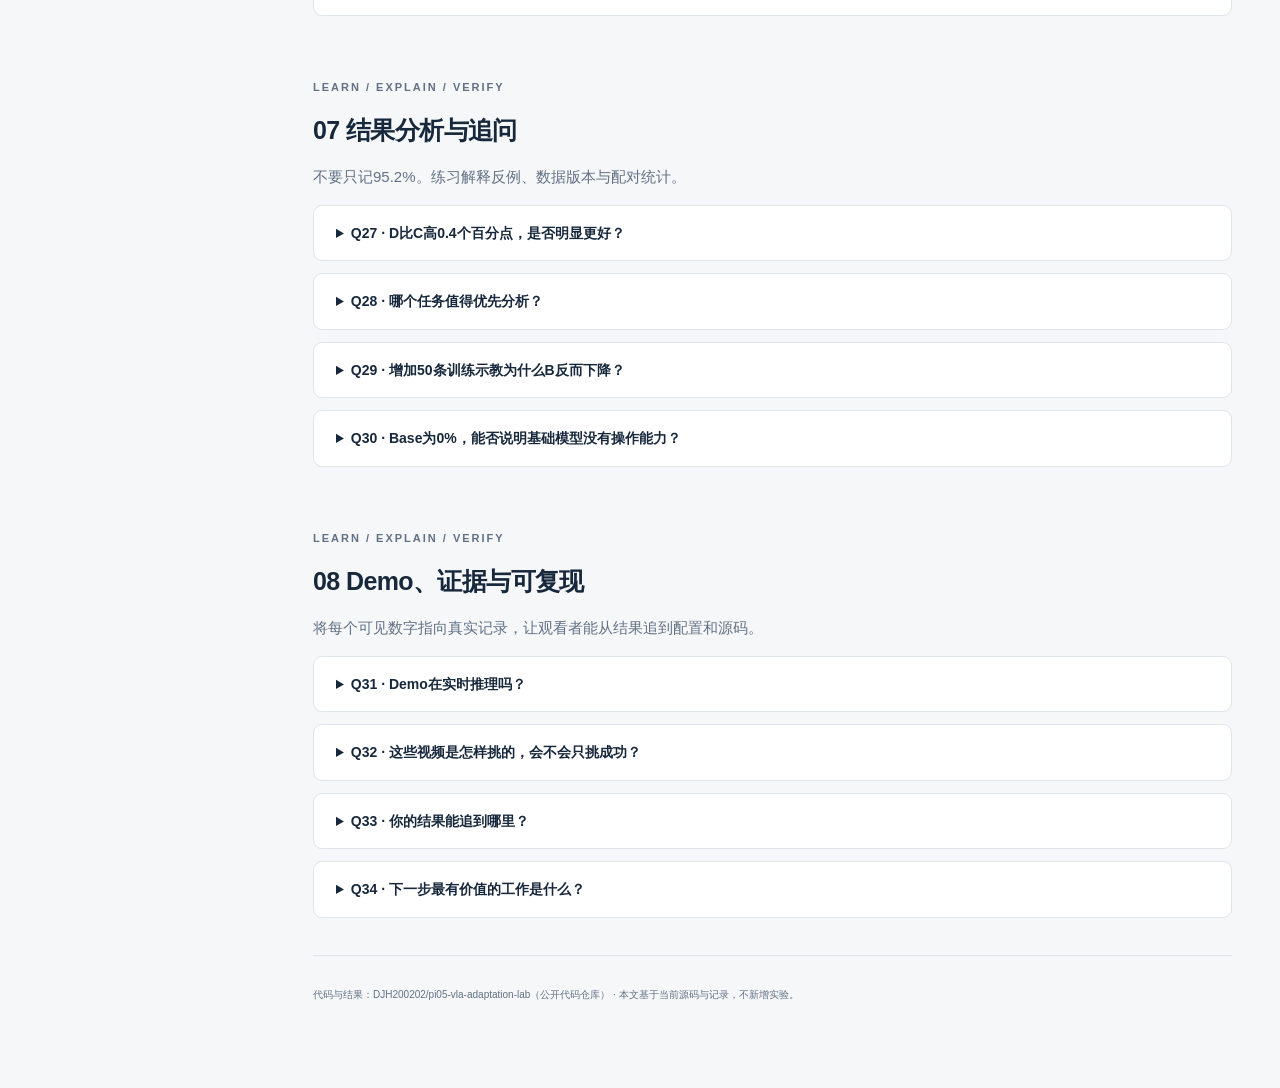
==== commit 0734dfd1: "Prepare public project access and unified demo entry" ====
--- a/demo/study.html
+++ b/demo/study.html
@@ -4,4 +4,4 @@
 @media(prefers-reduced-motion:reduce){html{scroll-behavior:auto}}
 </style></head><body>
 <header class="nav"><a class="brand" href="index.html">π<span>0.5</span> <b>STUDY GUIDE</b></a><nav><a href="#overview">项目讲解</a><a href="#data">数据</a><a href="#model">模型</a><a href="#evaluation">评估</a></nav></header>
-<main><div class="study-layout"><aside class="study-nav"><p class="eyebrow">CONTENTS / 34 QUESTIONS</p><a href="#overview">01 项目定位与两分钟讲解</a><a href="#data">02 数据：从原始轨迹到监督样本</a><a href="#model">03 模型：Flow Matching 与动作专家</a><a href="#adaptation">04 更新范围：A–E究竟改了什么</a><a href="#training">05 训练、loss与恢复</a><a href="#evaluation">06 评估：初态、滚动控制与成功</a><a href="#analysis">07 结果分析与追问</a><a href="#demo">08 Demo、证据与可复现</a></aside><article class="study-content"><p class="eyebrow">TRAIN500 / UPDATED 2026.11.01</p><h1>从一帧示教，<br>到一个成功回合。</h1><p>这份手册围绕当前真实项目组织：先读机制，再回答追问，最后回到代码和记录核实。点击问题即可展开或收起答案。</p><p><b>当前主结果：</b>Base 0% · A 3.0% · B 28.4% · C 94.8% · D 95.2%。500条训练，无留出离线验证；E本轮暂缓。所有问题均为面试准备题，不代表无界动力真实面经。</p><div class="study-controls"><button id="expand">展开全部答案</button><button id="collapse">收起全部答案</button></div><section id="overview"><p class="eyebrow">LEARN / EXPLAIN / VERIFY</p><h2>01 项目定位与两分钟讲解</h2><p>先说明研究问题，再按数据、方法、评估和发现展开。不要从环境安装或GPU数量开始讲。</p><details><summary>Q01 · 请用两分钟介绍这个项目。</summary><p>我基于OpenPI做π0.5在LIBERO Spatial上的任务适配，主要研究固定数据和更新预算下，不同模块更新范围对闭环操作效果的影响。我处理了10个任务的500条示教，依据原始采集时序将观测对齐下一步动作，形成61,750帧监督样本和长度10的动作块。</p><p>我在相同基础权重、global batch32、3,000次更新下，比较动作专家LoRA、双LoRA、视觉等模块联合更新，以及动作专家原权重更新四类策略。评估使用相同的官方10任务×50初态，每次预测10步、执行5步后再观测。双LoRA为28.4%，联合更新方案C为94.8%，扩大动作专家更新范围的D为95.2%。C的可训练参数约为D的53.5%，但成绩只差2个回合。我保留了逐步loss、配对视频和动作记录，用于解释训练拟合与实际闭环表现之间的差异。</p></details><details><summary>Q02 · 这个项目的新意或个人工作在哪里？</summary><p>模型架构、基础权重和原生Flow Matching来自OpenPI，任务与环境来自LIBERO。项目的工作集中在数据协议、时序对齐、动作块读取、参数更新范围实现、恢复训练、配对评测与结果分析。</p><p>面试时展示get_trainable_filter、get_action_chunk和评估循环等具体代码，说明做了什么、为什么这样做、如何验证。不要把使用现成VLA说成提出了新模型，也不要把工具辅助实现说成未经辅助的独立研究。</p></details><details><summary>Q03 · 现在究竟完成了哪些实验？</summary><p>本轮500条训练的A–D各完成3,000步；Base与A–D各完成官方500回合评估，共2,500回合。E本轮暂缓。旧450条训练的A–E有另一套完整结果，展示时单独标记。</p><p>当前主结果是Base0%、A3.0%、B28.4%、C94.8%、D95.2%。旧heldout50的74%/92%不再作为本轮成绩。</p></details><details><summary>Q04 · 为什么把C与D的取舍作为核心发现？</summary><p>C更新466,957,072个参数，D更新872,771,344个参数；C的可训练参数约为D的53.5%。C为474/500，D为476/500。这个结果提出了“扩大更新范围是否值得”的问题。</p><p>不能说C节省46.5%显存，也不能说D稳定更好；推理结构、激活、优化器与冻结参数都影响资源，重复训练稳定性也没有由这两组分数得到证明。</p></details></section><section id="data"><p class="eyebrow">LEARN / EXPLAIN / VERIFY</p><h2>02 数据：从原始轨迹到监督样本</h2><p>代码入口：scripts/convert_spatial_500.py；src/pi05/dataset.py。先手算一个时间对齐与动作块示例，再看真实函数。</p><details><summary>Q05 · 500条、61,750帧、3,000步分别是什么？</summary><p>500是完整示教轨迹数量，10个任务各50条；61,750是时间对齐后能提供后继动作监督的有效帧数；3,000是优化器更新次数。一次更新使用global batch32个样本，累计96,000次样本访问，约1.55个有效帧总量。</p><p>样本是动作块起点，动作块之间可能重叠；96,000不是96,000条独立轨迹，也不能把3,000步写成3,000个epoch。</p></details><details><summary>Q06 · 为什么obs[t]要对action[t+1]？</summary><p>原始记录在执行action[t]之后保存observation[t]。部署时模型接收当前观测来预测接下来要执行的动作，因此需要obs[t]对应action[t+1]。直接同下标训练会把已经执行过的动作当成未来动作。</p><p>转换阶段已做这次位移并丢弃末观察；读取Parquet时同行已正确，不再+1。依据来自本数据的采集/记录顺序，不是所有机器人数据都应这样错位。</p></details><details><summary>Q07 · 动作块如何构造，末尾如何处理？</summary><p>从处理后第i行取actions[i:i+10]，只在同一episode内读取；不够10步时重复最后一个有效动作。原动作是7维增量控制，不再对相邻动作差分，模型变换把动作维度补到32。</p><p>末尾重复会影响监督分布，因此要能说明实现选择。当前不能说用了padding mask忽略尾部，因为这里真实实现是重复末动作。</p></details><details><summary>Q08 · 归一化为什么必须与权重配套？</summary><p>π0.5这里采用训练集分位数q01/q99进行归一化，并在输出时用同一组统计反变换。动作尺度和状态分布由统计决定；换错统计即使权重相同也会改变控制输出。</p><p>本轮全部500条参与统计；旧450条训练统计独立保留。Base也使用对应本轮统计，所以450/500两轮比较改变了数据和统计，不能隔离出纯数据量效应。</p></details><details><summary>Q09 · 这里有验证集吗？数据与状态进入模型了吗？</summary><p>本轮没有留出离线验证，validation_mode=none，验证清单为空。旧450/50协议有6,180帧验证，但不能移用到当前结果。</p><p>接口保留8维state，然而本项目π0.5配置discrete_state_input=false且没有连续state token，因此不能仅凭batch字典存在state就说模型使用了数值本体状态条件。双相机与语言是本配置的关键条件输入。</p></details></section><section id="model"><p class="eyebrow">LEARN / EXPLAIN / VERIFY</p><h2>03 模型：Flow Matching 与动作专家</h2><p>代码入口：src/pi05/model.py 的前向展开、lora_config、get_trainable_filter；训练调用固定版OpenPI原生compute_loss。</p><details><summary>Q10 · Flow Matching在这个项目中学习什么？</summary><p>学习给定图像、语言、时间t和带噪动作块时的速度场。代码构造x_t=tε+(1−t)a，目标速度u_t=ε−a；模型预测vθ，计算预测与目标的平方误差。</p><p>本代码的t=1对应噪声端，t=0对应动作端。时间来自缩放后的Beta(1.5,1)。应按实际代码说明符号方向，不把其他论文中相反的t定义直接套进来。</p></details><details><summary>Q11 · 训练有真实动作，推理没有，怎么生成动作？</summary><p>训练用真实动作构造插值状态与目标速度；推理从噪声动作块开始，结合当前视觉语言条件预测速度，多次积分接近动作端，再反归一化为环境控制值。</p><p>本轮denoise_steps=10。它表示生成一个动作块的求解迭代数，不代表只执行10个环境步，也不同于动作块长度或执行长度。</p></details><details><summary>Q12 · 为什么使用动作块，而不是只输出下一步？</summary><p>动作块同时建模短时序内动作关系，减少每个控制步都完整调用策略的成本。当前预测10步、仅执行前5步，以较新观测进行反馈。</p><p>一次执行更长可能减少调用次数，也可能积累更多开环误差；当前没有执行长度消融，不能声称5步是最优，只能说明这是固定的比较协议。</p></details><details><summary>Q13 · 视觉语言模型和动作专家如何分工？</summary><p>视觉语言前缀提供任务与场景条件，动作专家处理带噪动作与时间条件并输出动作速度预测。它们通过模型中的注意力结构进行条件交互。</p><p>面试中需沿embed_prefix、embed_suffix、attention mask和action_out_proj实际追踪张量；不要把动作专家误说成训练后接上的独立分类器。若讨论π0与π0.5论文差异，需要区分论文的整体预训练方案与本项目实际启用的输入配置。</p></details></section><section id="adaptation"><p class="eyebrow">LEARN / EXPLAIN / VERIFY</p><h2>04 更新范围：A–E究竟改了什么</h2><p>代码入口：model.py中的NNX参数过滤器。参数统计来自每组metrics.jsonl的start事件和parameters.json。</p><details><summary>Q14 · 请逐个解释A、B、C、D、E。</summary><p>A：仅动作专家LoRA；B：语言模块与动作专家双LoRA；C：双LoRA加视觉编码器和外部投影等模块更新；D：语言模块LoRA加视觉、外部投影和动作专家原权重更新；E：不添加LoRA，整模型参数更新。</p><p>当前完成的是A–D。E只在旧450训练实验里有结果。Default即C，不是全参数微调。</p></details><details><summary>Q15 · LoRA参数怎样进入权重更新？</summary><p>常见写法是W_eff=W+(α/r)BA，原W冻结，训练低秩矩阵A/B。本项目语言模块Attention与FFN的rank/alpha均16，动作专家均32；实际参数名需要覆盖Attention和MLP的LoRA项。</p><p>低秩更新不等于整个模型计算都低秩化，也不自动意味着同等比例推理加速。是否合并、图像前向和激活成本都需要单独说明。</p></details><details><summary>Q16 · C的“投影层”具体指什么？</summary><p>过滤器把PaliGemma之外的模型参数划入PROJECTION_FILTER，其中包括动作输入/输出、时间相关外部模块等，不能笼统称为只有视觉投影层。视觉编码器由PaliGemma/img路径单独筛选。</p><p>C可训练参数为双LoRA49,987,584＋视觉414,803,696＋投影等2,165,792，共466,957,072。</p></details><details><summary>Q17 · 这是不是严格的模块因果消融？</summary><p>固定了训练数据、逐步采样索引、更新预算和闭环协议，适合比较实际配方。但是可训练参数保留FP32、冻结参数转BF16，更新范围变动同时改变部分参数精度；D还改变动作专家的参数化。</p><p>因此可说“在本设置下扩大更新范围对应更好的闭环表现”，不能把66.4个百分点全部解释为视觉编码器单一因素的因果贡献。</p></details></section><section id="training"><p class="eyebrow">LEARN / EXPLAIN / VERIFY</p><h2>05 训练、loss与恢复</h2><p>代码入口：train.py的TrainState、梯度累积与并行更新；checkpoints.py的保存与恢复。</p><details><summary>Q18 · global batch32如何从4卡得到？</summary><p>逻辑microbatch为2，共16个microbatch组成一次更新。4卡同时处理4个microbatch，每卡累计4份，最后合并梯度，所以global batch=2×4×4=32。</p><p>配置里的accum_steps=16已经描述总逻辑microbatch数量，不能再乘4变128。学习率调度按优化器更新计数推进。</p></details><details><summary>Q19 · 为什么先跑2步再恢复？恢复了什么？</summary><p>用于验证完整checkpoint保存和恢复路径，之后追加2,998次更新，总预算仍3,000。需要恢复权重、Adam状态、更新计数、随机状态、采样游标和配置，而不只是载入模型参数。</p><p>如果采样游标或调度计数丢失，会重用不同样本或重新warmup，实验预算表面相同但轨迹不同。</p></details><details><summary>Q20 · Step3000的loss为什么比最后100步均值小？</summary><p>Step3000只是该次随机训练批次的loss，最后100步平均包含其他批次。不同样本、噪声和时间t导致波动，因此最后一点不等于收敛后的全数据误差。</p><p>例如C最终点0.022152，但末100步均值0.031552。展示时保留原始曲线、明确EMAα=0.05，并分别标注这两个统计量，不把其中之一冒充验证loss。</p></details><details><summary>Q21 · 训练loss接近，为何B/C闭环差很多？</summary><p>loss是训练数据上的聚合速度预测误差，闭环要求在模型自己造成的状态下连续执行并满足任务条件。关键动作阶段的偏差、误差累积和诱导状态偏移都可能造成不同结果。</p><p>这是一组可能机制，不能从均值直接确定原因。当前可以用配对录像与动作trace检查具体差异；如果没有逐帧标注，就先报告行为现象而不杜撰原因。</p></details><details><summary>Q22 · 训练耗时图能证明加速吗？</summary><p>不能直接证明。现有日志提供update_seconds与数据读取时间，图中中位数排除了includes_compile标记的第1、3步。A–D的运行时间和共享资源环境不同，不能作为受控硬件基准。</p><p>可用它描述这轮实际观测与工程规模；若要宣称加速，需要统一硬件、预热、工作负载和测量范围。</p></details></section><section id="evaluation"><p class="eyebrow">LEARN / EXPLAIN / VERIFY</p><h2>06 评估：初态、滚动控制与成功</h2><p>代码入口：evaluate.py的manifest生成、policy.infer/反归一化/env.step与结果写出。</p><details><summary>Q23 · 官方500回合和500条训练示教是什么关系？</summary><p>训练单位是500条示教轨迹，评估单位是官方Spatial任务的10×50初态，各自有独立的记录格式。评估从环境初态出发由策略自主闭环控制，而不播放示教动作。</p><p>官方初态并不自动意味着未见任务或严格独立隐藏测试集；应准确说“同任务官方初态闭环评估”，不扩大结论。</p></details><details><summary>Q24 · 公平比较具体固定了哪些东西？</summary><p>相同任务列表、每任务50初态、manifest、seed、逐回合动作噪声规则、渲染与缩放、settle10、最大220控制步、预测10/执行5、denoise10。每组使用与训练配套的全500统计。</p><p>还验证了每组500条唯一(task_id,initial_state_id)、每任务50条、退出码0、errors0，逐回合汇总与summary一致。固定协议减少了比较干扰，但没有消除范围/精度差异。</p></details><details><summary>Q25 · 成功率如何计算？超时算错误吗？</summary><p>环境任务成功条件满足记为success；到220步还未成功记为timeout，是正常任务失败。运行异常则单独记error，不能与正常失败混为一谈。</p><p>本轮五组errors都为0。D为476次成功除以500，得到95.2%；Base的500次均超时，0%不代表程序崩溃。</p></details><details><summary>Q26 · 为什么只执行预测的前5步？</summary><p>执行之后环境状态可能偏离预测时的假设，重新观察能提供反馈。剩余未执行动作块丢弃，用新观测重新推理。</p><p>trace记录完整预测、实际执行、对应预测调用和块内offset，可检查实际执行是否来自预测前缀。该机制是滚动控制，不是执行完10步再询问模型。</p></details></section><section id="analysis"><p class="eyebrow">LEARN / EXPLAIN / VERIFY</p><h2>07 结果分析与追问</h2><p>不要只记95.2%。练习解释反例、数据版本与配对统计。</p><details><summary>Q27 · D比C高0.4个百分点，是否明显更好？</summary><p>D比C多2个成功回合；两者共同成功460，C独有成功14，D独有成功16。整体差距小，而且各自有反例。</p><p>当前合理结论是两种方案在该协议下总体接近，D略高；不能宣称稳定显著优势。C使用更少可训练参数，是值得关注的选择。</p></details><details><summary>Q28 · 哪个任务值得优先分析？</summary><p>任务5：pick up the black bowl on the ramekin and place it on the plate。C为36/50，D为43/50；C总26次失败有14次在该任务，D总24次失败有7次在该任务。</p><p>可以优先查看任务5内的配对成功/失败视频与trace，再形成可验证的失败分类；不能把它误写成抽屉任务，任务号必须按固定LIBERO顺序读取。</p></details><details><summary>Q29 · 增加50条训练示教为什么B反而下降？</summary><p>旧450条配方B35.8%，新500条配方B28.4%；数据及归一化同时变化，且训练更新预算固定。不能据此断言更多数据伤害性能，也不能声称新方案在所有设置都更好。</p><p>解释时应报告观察到的变化和混杂因素；若未来要隔离机制，需要预先设计对照，而不是这次为了展示再盲目跑实验。</p></details><details><summary>Q30 · Base为0%，能否说明基础模型没有操作能力？</summary><p>不能推广。这里是特定任务、图像输入、控制动作空间、归一化和短预算评估下的结果。基础模型对具体环境的适配不足是可能解释，但0%只支持本协议下未成功。</p><p>不能用别的官方适配权重的高分替换Base，也不能把上游预训练覆盖与当前任务关系简单概括成“完全没见过”。</p></details></section><section id="demo"><p class="eyebrow">LEARN / EXPLAIN / VERIFY</p><h2>08 Demo、证据与可复现</h2><p>将每个可见数字指向真实记录，让观看者能从结果追到配置和源码。</p><details><summary>Q31 · Demo在实时推理吗？</summary><p>展示页是已有策略闭环执行录像的交互回放；不调用GPU，也不在线生成动作。它支持同初态比较、模型切换、同时播放及图表查看。</p><p>真正的仿真推理仍使用evaluate.py，在准备好项目环境、数据统计和完整checkpoint后执行。仓库没上传大权重，不能声称clone后无需资产即可实时推理。</p></details><details><summary>Q32 · 这些视频是怎样挑的，会不会只挑成功？</summary><p>四类条件分别为B失败C/D成功、C成功D失败、任务5内D成功C失败、C/D均失败；按(task,init)排序取第一个匹配回合。包含正例与反例，但仍是条件筛选的展示样本。</p><p>整体成功率来自所有500回合，不能根据精选片段估计。media-manifest保留原路径、大小与SHA256，避免误混历史视频。</p></details><details><summary>Q33 · 你的结果能追到哪里？</summary><p>训练：results/train500/train/&lt;组&gt;/metrics.jsonl、config.json、parameters.json；评估：eval/&lt;组&gt;/summary.json、episodes-*.jsonl、eval_manifest.json；数据：results/dataset；业务源码：src/pi05。</p><p>新仓库是实验后的展示归档，训练原代码提交和导出哈希在provenance.json，不能把新建仓库提交伪称成运行时提交。</p></details><details><summary>Q34 · 下一步最有价值的工作是什么？</summary><p>先人工标注高价值配对失败，结合实际执行动作检查偏差出现的阶段；若需要继续实验，再围绕一个明确问题设计对照，比如范围与精度分离。</p><p>当前不需要为了补图重跑训练，因为每步loss、学习率、梯度与评估记录已经存在。未经额外授权不追加GPU实验，也不把计划写成已完成。</p></details></section><footer>代码与结果：DJH200202/pi05-vla-adaptation-lab（private） · 本文基于当前源码与记录，不新增实验。</footer></article></div></main><script>document.getElementById('expand').onclick=()=>document.querySelectorAll('details').forEach(x=>x.open=true);document.getElementById('collapse').onclick=()=>document.querySelectorAll('details').forEach(x=>x.open=false);</script></body></html>+<main><div class="study-layout"><aside class="study-nav"><p class="eyebrow">CONTENTS / 34 QUESTIONS</p><a href="#overview">01 项目定位与两分钟讲解</a><a href="#data">02 数据：从原始轨迹到监督样本</a><a href="#model">03 模型：Flow Matching 与动作专家</a><a href="#adaptation">04 更新范围：A–E究竟改了什么</a><a href="#training">05 训练、loss与恢复</a><a href="#evaluation">06 评估：初态、滚动控制与成功</a><a href="#analysis">07 结果分析与追问</a><a href="#demo">08 Demo、证据与可复现</a></aside><article class="study-content"><p class="eyebrow">TRAIN500 / UPDATED 2026.11.01</p><h1>从一帧示教，<br>到一个成功回合。</h1><p>这份手册围绕当前真实项目组织：先读机制，再回答追问，最后回到代码和记录核实。点击问题即可展开或收起答案。</p><p><b>当前主结果：</b>Base 0% · A 3.0% · B 28.4% · C 94.8% · D 95.2%。500条训练，无留出离线验证；E本轮暂缓。所有问题均为面试准备题，不代表无界动力真实面经。</p><div class="study-controls"><button id="expand">展开全部答案</button><button id="collapse">收起全部答案</button></div><section id="overview"><p class="eyebrow">LEARN / EXPLAIN / VERIFY</p><h2>01 项目定位与两分钟讲解</h2><p>先说明研究问题，再按数据、方法、评估和发现展开。不要从环境安装或GPU数量开始讲。</p><details><summary>Q01 · 请用两分钟介绍这个项目。</summary><p>我基于OpenPI做π0.5在LIBERO Spatial上的任务适配，主要研究固定数据和更新预算下，不同模块更新范围对闭环操作效果的影响。我处理了10个任务的500条示教，依据原始采集时序将观测对齐下一步动作，形成61,750帧监督样本和长度10的动作块。</p><p>我在相同基础权重、global batch32、3,000次更新下，比较动作专家LoRA、双LoRA、视觉等模块联合更新，以及动作专家原权重更新四类策略。评估使用相同的官方10任务×50初态，每次预测10步、执行5步后再观测。双LoRA为28.4%，联合更新方案C为94.8%，扩大动作专家更新范围的D为95.2%。C的可训练参数约为D的53.5%，但成绩只差2个回合。我保留了逐步loss、配对视频和动作记录，用于解释训练拟合与实际闭环表现之间的差异。</p></details><details><summary>Q02 · 这个项目的新意或个人工作在哪里？</summary><p>模型架构、基础权重和原生Flow Matching来自OpenPI，任务与环境来自LIBERO。项目的工作集中在数据协议、时序对齐、动作块读取、参数更新范围实现、恢复训练、配对评测与结果分析。</p><p>面试时展示get_trainable_filter、get_action_chunk和评估循环等具体代码，说明做了什么、为什么这样做、如何验证。不要把使用现成VLA说成提出了新模型，也不要把工具辅助实现说成未经辅助的独立研究。</p></details><details><summary>Q03 · 现在究竟完成了哪些实验？</summary><p>本轮500条训练的A–D各完成3,000步；Base与A–D各完成官方500回合评估，共2,500回合。E本轮暂缓。旧450条训练的A–E有另一套完整结果，展示时单独标记。</p><p>当前主结果是Base0%、A3.0%、B28.4%、C94.8%、D95.2%。旧heldout50的74%/92%不再作为本轮成绩。</p></details><details><summary>Q04 · 为什么把C与D的取舍作为核心发现？</summary><p>C更新466,957,072个参数，D更新872,771,344个参数；C的可训练参数约为D的53.5%。C为474/500，D为476/500。这个结果提出了“扩大更新范围是否值得”的问题。</p><p>不能说C节省46.5%显存，也不能说D稳定更好；推理结构、激活、优化器与冻结参数都影响资源，重复训练稳定性也没有由这两组分数得到证明。</p></details></section><section id="data"><p class="eyebrow">LEARN / EXPLAIN / VERIFY</p><h2>02 数据：从原始轨迹到监督样本</h2><p>代码入口：scripts/convert_spatial_500.py；src/pi05/dataset.py。先手算一个时间对齐与动作块示例，再看真实函数。</p><details><summary>Q05 · 500条、61,750帧、3,000步分别是什么？</summary><p>500是完整示教轨迹数量，10个任务各50条；61,750是时间对齐后能提供后继动作监督的有效帧数；3,000是优化器更新次数。一次更新使用global batch32个样本，累计96,000次样本访问，约1.55个有效帧总量。</p><p>样本是动作块起点，动作块之间可能重叠；96,000不是96,000条独立轨迹，也不能把3,000步写成3,000个epoch。</p></details><details><summary>Q06 · 为什么obs[t]要对action[t+1]？</summary><p>原始记录在执行action[t]之后保存observation[t]。部署时模型接收当前观测来预测接下来要执行的动作，因此需要obs[t]对应action[t+1]。直接同下标训练会把已经执行过的动作当成未来动作。</p><p>转换阶段已做这次位移并丢弃末观察；读取Parquet时同行已正确，不再+1。依据来自本数据的采集/记录顺序，不是所有机器人数据都应这样错位。</p></details><details><summary>Q07 · 动作块如何构造，末尾如何处理？</summary><p>从处理后第i行取actions[i:i+10]，只在同一episode内读取；不够10步时重复最后一个有效动作。原动作是7维增量控制，不再对相邻动作差分，模型变换把动作维度补到32。</p><p>末尾重复会影响监督分布，因此要能说明实现选择。当前不能说用了padding mask忽略尾部，因为这里真实实现是重复末动作。</p></details><details><summary>Q08 · 归一化为什么必须与权重配套？</summary><p>π0.5这里采用训练集分位数q01/q99进行归一化，并在输出时用同一组统计反变换。动作尺度和状态分布由统计决定；换错统计即使权重相同也会改变控制输出。</p><p>本轮全部500条参与统计；旧450条训练统计独立保留。Base也使用对应本轮统计，所以450/500两轮比较改变了数据和统计，不能隔离出纯数据量效应。</p></details><details><summary>Q09 · 这里有验证集吗？数据与状态进入模型了吗？</summary><p>本轮没有留出离线验证，validation_mode=none，验证清单为空。旧450/50协议有6,180帧验证，但不能移用到当前结果。</p><p>接口保留8维state，然而本项目π0.5配置discrete_state_input=false且没有连续state token，因此不能仅凭batch字典存在state就说模型使用了数值本体状态条件。双相机与语言是本配置的关键条件输入。</p></details></section><section id="model"><p class="eyebrow">LEARN / EXPLAIN / VERIFY</p><h2>03 模型：Flow Matching 与动作专家</h2><p>代码入口：src/pi05/model.py 的前向展开、lora_config、get_trainable_filter；训练调用固定版OpenPI原生compute_loss。</p><details><summary>Q10 · Flow Matching在这个项目中学习什么？</summary><p>学习给定图像、语言、时间t和带噪动作块时的速度场。代码构造x_t=tε+(1−t)a，目标速度u_t=ε−a；模型预测vθ，计算预测与目标的平方误差。</p><p>本代码的t=1对应噪声端，t=0对应动作端。时间来自缩放后的Beta(1.5,1)。应按实际代码说明符号方向，不把其他论文中相反的t定义直接套进来。</p></details><details><summary>Q11 · 训练有真实动作，推理没有，怎么生成动作？</summary><p>训练用真实动作构造插值状态与目标速度；推理从噪声动作块开始，结合当前视觉语言条件预测速度，多次积分接近动作端，再反归一化为环境控制值。</p><p>本轮denoise_steps=10。它表示生成一个动作块的求解迭代数，不代表只执行10个环境步，也不同于动作块长度或执行长度。</p></details><details><summary>Q12 · 为什么使用动作块，而不是只输出下一步？</summary><p>动作块同时建模短时序内动作关系，减少每个控制步都完整调用策略的成本。当前预测10步、仅执行前5步，以较新观测进行反馈。</p><p>一次执行更长可能减少调用次数，也可能积累更多开环误差；当前没有执行长度消融，不能声称5步是最优，只能说明这是固定的比较协议。</p></details><details><summary>Q13 · 视觉语言模型和动作专家如何分工？</summary><p>视觉语言前缀提供任务与场景条件，动作专家处理带噪动作与时间条件并输出动作速度预测。它们通过模型中的注意力结构进行条件交互。</p><p>面试中需沿embed_prefix、embed_suffix、attention mask和action_out_proj实际追踪张量；不要把动作专家误说成训练后接上的独立分类器。若讨论π0与π0.5论文差异，需要区分论文的整体预训练方案与本项目实际启用的输入配置。</p></details></section><section id="adaptation"><p class="eyebrow">LEARN / EXPLAIN / VERIFY</p><h2>04 更新范围：A–E究竟改了什么</h2><p>代码入口：model.py中的NNX参数过滤器。参数统计来自每组metrics.jsonl的start事件和parameters.json。</p><details><summary>Q14 · 请逐个解释A、B、C、D、E。</summary><p>A：仅动作专家LoRA；B：语言模块与动作专家双LoRA；C：双LoRA加视觉编码器和外部投影等模块更新；D：语言模块LoRA加视觉、外部投影和动作专家原权重更新；E：不添加LoRA，整模型参数更新。</p><p>当前完成的是A–D。E只在旧450训练实验里有结果。Default即C，不是全参数微调。</p></details><details><summary>Q15 · LoRA参数怎样进入权重更新？</summary><p>常见写法是W_eff=W+(α/r)BA，原W冻结，训练低秩矩阵A/B。本项目语言模块Attention与FFN的rank/alpha均16，动作专家均32；实际参数名需要覆盖Attention和MLP的LoRA项。</p><p>低秩更新不等于整个模型计算都低秩化，也不自动意味着同等比例推理加速。是否合并、图像前向和激活成本都需要单独说明。</p></details><details><summary>Q16 · C的“投影层”具体指什么？</summary><p>过滤器把PaliGemma之外的模型参数划入PROJECTION_FILTER，其中包括动作输入/输出、时间相关外部模块等，不能笼统称为只有视觉投影层。视觉编码器由PaliGemma/img路径单独筛选。</p><p>C可训练参数为双LoRA49,987,584＋视觉414,803,696＋投影等2,165,792，共466,957,072。</p></details><details><summary>Q17 · 这是不是严格的模块因果消融？</summary><p>固定了训练数据、逐步采样索引、更新预算和闭环协议，适合比较实际配方。但是可训练参数保留FP32、冻结参数转BF16，更新范围变动同时改变部分参数精度；D还改变动作专家的参数化。</p><p>因此可说“在本设置下扩大更新范围对应更好的闭环表现”，不能把66.4个百分点全部解释为视觉编码器单一因素的因果贡献。</p></details></section><section id="training"><p class="eyebrow">LEARN / EXPLAIN / VERIFY</p><h2>05 训练、loss与恢复</h2><p>代码入口：train.py的TrainState、梯度累积与并行更新；checkpoints.py的保存与恢复。</p><details><summary>Q18 · global batch32如何从4卡得到？</summary><p>逻辑microbatch为2，共16个microbatch组成一次更新。4卡同时处理4个microbatch，每卡累计4份，最后合并梯度，所以global batch=2×4×4=32。</p><p>配置里的accum_steps=16已经描述总逻辑microbatch数量，不能再乘4变128。学习率调度按优化器更新计数推进。</p></details><details><summary>Q19 · 为什么先跑2步再恢复？恢复了什么？</summary><p>用于验证完整checkpoint保存和恢复路径，之后追加2,998次更新，总预算仍3,000。需要恢复权重、Adam状态、更新计数、随机状态、采样游标和配置，而不只是载入模型参数。</p><p>如果采样游标或调度计数丢失，会重用不同样本或重新warmup，实验预算表面相同但轨迹不同。</p></details><details><summary>Q20 · Step3000的loss为什么比最后100步均值小？</summary><p>Step3000只是该次随机训练批次的loss，最后100步平均包含其他批次。不同样本、噪声和时间t导致波动，因此最后一点不等于收敛后的全数据误差。</p><p>例如C最终点0.022152，但末100步均值0.031552。展示时保留原始曲线、明确EMAα=0.05，并分别标注这两个统计量，不把其中之一冒充验证loss。</p></details><details><summary>Q21 · 训练loss接近，为何B/C闭环差很多？</summary><p>loss是训练数据上的聚合速度预测误差，闭环要求在模型自己造成的状态下连续执行并满足任务条件。关键动作阶段的偏差、误差累积和诱导状态偏移都可能造成不同结果。</p><p>这是一组可能机制，不能从均值直接确定原因。当前可以用配对录像与动作trace检查具体差异；如果没有逐帧标注，就先报告行为现象而不杜撰原因。</p></details><details><summary>Q22 · 训练耗时图能证明加速吗？</summary><p>不能直接证明。现有日志提供update_seconds与数据读取时间，图中中位数排除了includes_compile标记的第1、3步。A–D的运行时间和共享资源环境不同，不能作为受控硬件基准。</p><p>可用它描述这轮实际观测与工程规模；若要宣称加速，需要统一硬件、预热、工作负载和测量范围。</p></details></section><section id="evaluation"><p class="eyebrow">LEARN / EXPLAIN / VERIFY</p><h2>06 评估：初态、滚动控制与成功</h2><p>代码入口：evaluate.py的manifest生成、policy.infer/反归一化/env.step与结果写出。</p><details><summary>Q23 · 官方500回合和500条训练示教是什么关系？</summary><p>训练单位是500条示教轨迹，评估单位是官方Spatial任务的10×50初态，各自有独立的记录格式。评估从环境初态出发由策略自主闭环控制，而不播放示教动作。</p><p>官方初态并不自动意味着未见任务或严格独立隐藏测试集；应准确说“同任务官方初态闭环评估”，不扩大结论。</p></details><details><summary>Q24 · 公平比较具体固定了哪些东西？</summary><p>相同任务列表、每任务50初态、manifest、seed、逐回合动作噪声规则、渲染与缩放、settle10、最大220控制步、预测10/执行5、denoise10。每组使用与训练配套的全500统计。</p><p>还验证了每组500条唯一(task_id,initial_state_id)、每任务50条、退出码0、errors0，逐回合汇总与summary一致。固定协议减少了比较干扰，但没有消除范围/精度差异。</p></details><details><summary>Q25 · 成功率如何计算？超时算错误吗？</summary><p>环境任务成功条件满足记为success；到220步还未成功记为timeout，是正常任务失败。运行异常则单独记error，不能与正常失败混为一谈。</p><p>本轮五组errors都为0。D为476次成功除以500，得到95.2%；Base的500次均超时，0%不代表程序崩溃。</p></details><details><summary>Q26 · 为什么只执行预测的前5步？</summary><p>执行之后环境状态可能偏离预测时的假设，重新观察能提供反馈。剩余未执行动作块丢弃，用新观测重新推理。</p><p>trace记录完整预测、实际执行、对应预测调用和块内offset，可检查实际执行是否来自预测前缀。该机制是滚动控制，不是执行完10步再询问模型。</p></details></section><section id="analysis"><p class="eyebrow">LEARN / EXPLAIN / VERIFY</p><h2>07 结果分析与追问</h2><p>不要只记95.2%。练习解释反例、数据版本与配对统计。</p><details><summary>Q27 · D比C高0.4个百分点，是否明显更好？</summary><p>D比C多2个成功回合；两者共同成功460，C独有成功14，D独有成功16。整体差距小，而且各自有反例。</p><p>当前合理结论是两种方案在该协议下总体接近，D略高；不能宣称稳定显著优势。C使用更少可训练参数，是值得关注的选择。</p></details><details><summary>Q28 · 哪个任务值得优先分析？</summary><p>任务5：pick up the black bowl on the ramekin and place it on the plate。C为36/50，D为43/50；C总26次失败有14次在该任务，D总24次失败有7次在该任务。</p><p>可以优先查看任务5内的配对成功/失败视频与trace，再形成可验证的失败分类；不能把它误写成抽屉任务，任务号必须按固定LIBERO顺序读取。</p></details><details><summary>Q29 · 增加50条训练示教为什么B反而下降？</summary><p>旧450条配方B35.8%，新500条配方B28.4%；数据及归一化同时变化，且训练更新预算固定。不能据此断言更多数据伤害性能，也不能声称新方案在所有设置都更好。</p><p>解释时应报告观察到的变化和混杂因素；若未来要隔离机制，需要预先设计对照，而不是这次为了展示再盲目跑实验。</p></details><details><summary>Q30 · Base为0%，能否说明基础模型没有操作能力？</summary><p>不能推广。这里是特定任务、图像输入、控制动作空间、归一化和短预算评估下的结果。基础模型对具体环境的适配不足是可能解释，但0%只支持本协议下未成功。</p><p>不能用别的官方适配权重的高分替换Base，也不能把上游预训练覆盖与当前任务关系简单概括成“完全没见过”。</p></details></section><section id="demo"><p class="eyebrow">LEARN / EXPLAIN / VERIFY</p><h2>08 Demo、证据与可复现</h2><p>将每个可见数字指向真实记录，让观看者能从结果追到配置和源码。</p><details><summary>Q31 · Demo在实时推理吗？</summary><p>展示页是已有策略闭环执行录像的交互回放；不调用GPU，也不在线生成动作。它支持同初态比较、模型切换、同时播放及图表查看。</p><p>真正的仿真推理仍使用evaluate.py，在准备好项目环境、数据统计和完整checkpoint后执行。仓库没上传大权重，不能声称clone后无需资产即可实时推理。</p></details><details><summary>Q32 · 这些视频是怎样挑的，会不会只挑成功？</summary><p>四类条件分别为B失败C/D成功、C成功D失败、任务5内D成功C失败、C/D均失败；按(task,init)排序取第一个匹配回合。包含正例与反例，但仍是条件筛选的展示样本。</p><p>整体成功率来自所有500回合，不能根据精选片段估计。media-manifest保留原路径、大小与SHA256，避免误混历史视频。</p></details><details><summary>Q33 · 你的结果能追到哪里？</summary><p>训练：results/train500/train/&lt;组&gt;/metrics.jsonl、config.json、parameters.json；评估：eval/&lt;组&gt;/summary.json、episodes-*.jsonl、eval_manifest.json；数据：results/dataset；业务源码：src/pi05。</p><p>新仓库是实验后的展示归档，训练原代码提交和导出哈希在provenance.json，不能把新建仓库提交伪称成运行时提交。</p></details><details><summary>Q34 · 下一步最有价值的工作是什么？</summary><p>先人工标注高价值配对失败，结合实际执行动作检查偏差出现的阶段；若需要继续实验，再围绕一个明确问题设计对照，比如范围与精度分离。</p><p>当前不需要为了补图重跑训练，因为每步loss、学习率、梯度与评估记录已经存在。未经额外授权不追加GPU实验，也不把计划写成已完成。</p></details></section><footer>代码与结果：DJH200202/pi05-vla-adaptation-lab（公开代码仓库） · 本文基于当前源码与记录，不新增实验。</footer></article></div></main><script>document.getElementById('expand').onclick=()=>document.querySelectorAll('details').forEach(x=>x.open=true);document.getElementById('collapse').onclick=()=>document.querySelectorAll('details').forEach(x=>x.open=false);</script></body></html>
